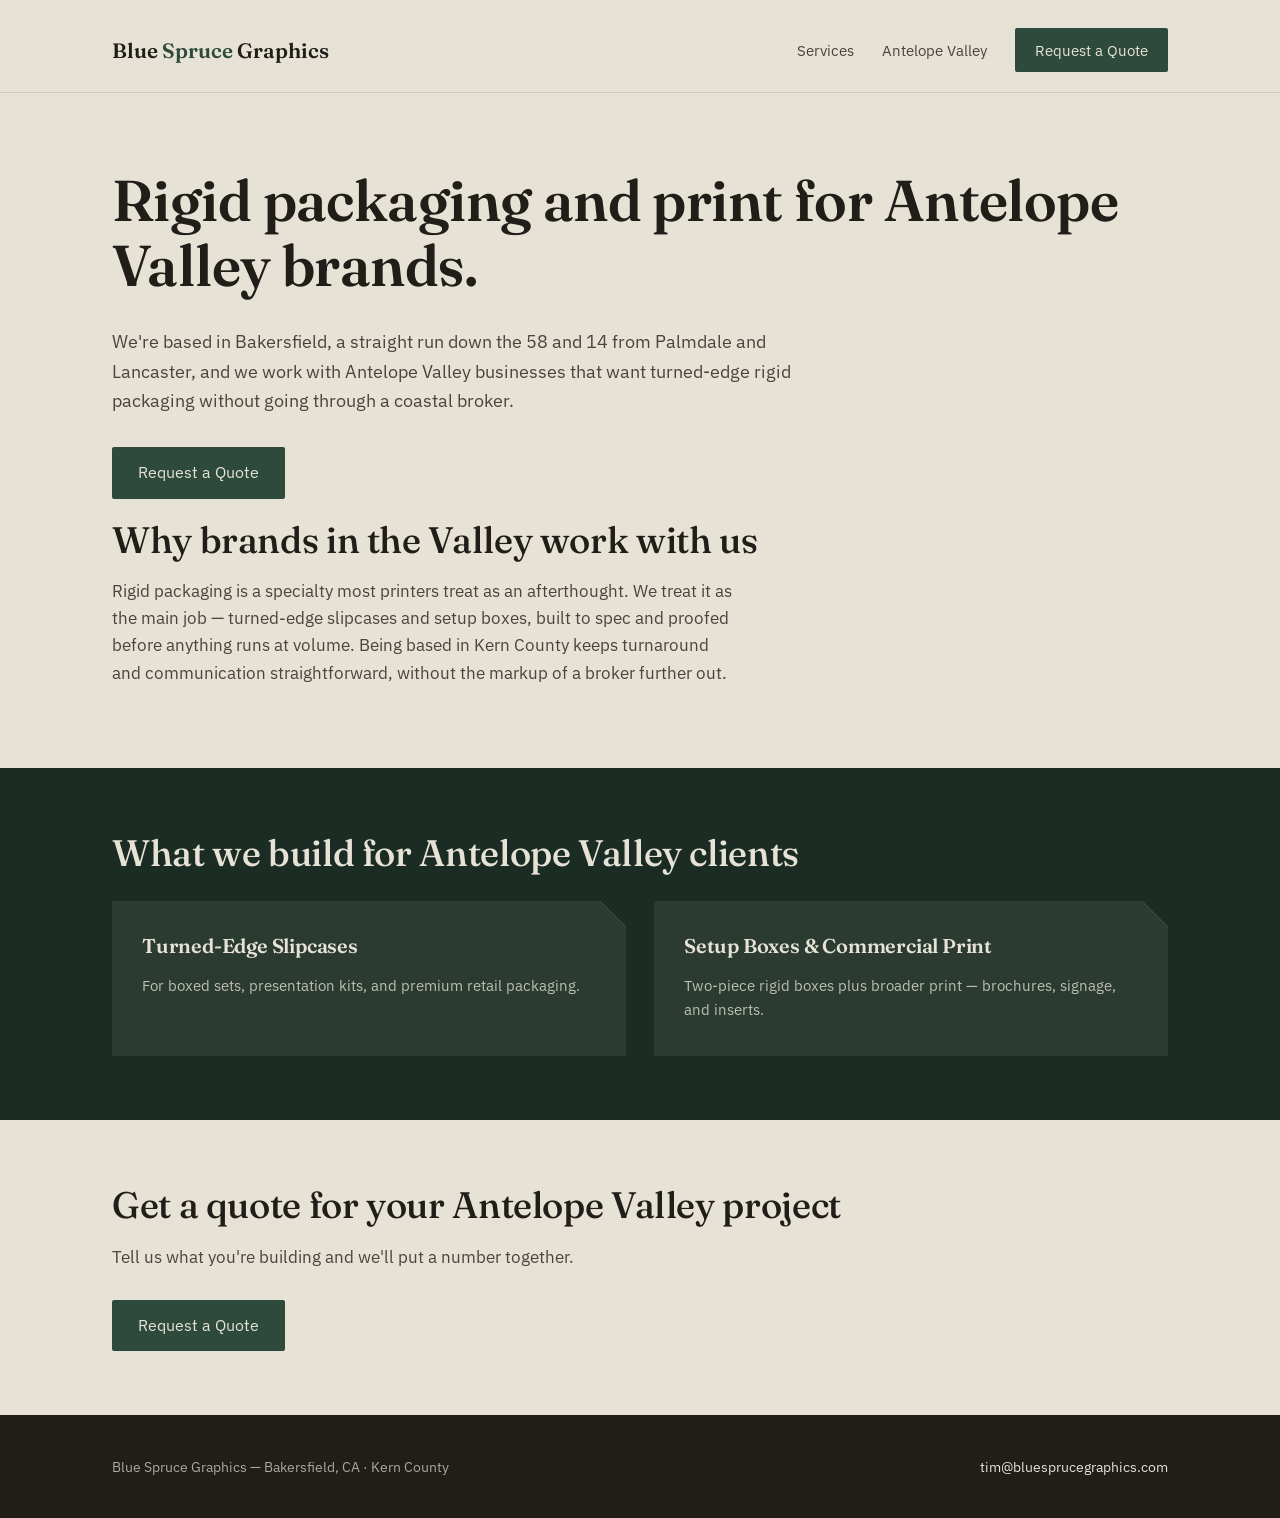
==== antelope-valley.html @ 69b5d5de "Initial site: home, services, quote, Antelope Valley pages" ====
<!DOCTYPE html>
<html lang="en">
<head>
<meta charset="UTF-8">
<meta name="viewport" content="width=device-width, initial-scale=1.0">
<title>Antelope Valley Rigid Packaging & Print — Blue Spruce Graphics</title>
<meta name="description" content="Blue Spruce Graphics serves Antelope Valley brands with turned-edge rigid packaging and commercial print, out of our Bakersfield, CA shop.">
<link rel="stylesheet" href="styles.css">
</head>
<body>

<header class="site">
  <div class="wrap">
    <a href="index.html" class="wordmark">Blue <span>Spruce</span> Graphics</a>
    <nav class="primary">
      <a href="services.html">Services</a>
      <a href="antelope-valley.html">Antelope Valley</a>
      <a href="quote.html" class="cta">Request a Quote</a>
    </nav>
  </div>
</header>

<section class="hero" style="padding-bottom:20px;">
  <div class="wrap" style="grid-template-columns: 1fr;">
    <div>
      <h1>Rigid packaging and print for Antelope Valley brands.</h1>
      <p class="lede">We're based in Bakersfield, a straight run down the 58 and 14 from Palmdale and Lancaster, and we work with Antelope Valley businesses that want turned-edge rigid packaging without going through a coastal broker.</p>
      <div class="actions">
        <a href="quote.html" class="btn btn-primary">Request a Quote</a>
      </div>
    </div>
  </div>
</section>

<section class="pad" style="padding-top:0;">
  <div class="wrap">
    <h2>Why brands in the Valley work with us</h2>
    <p>Rigid packaging is a specialty most printers treat as an afterthought. We treat it as the main job — turned-edge slipcases and setup boxes, built to spec and proofed before anything runs at volume. Being based in Kern County keeps turnaround and communication straightforward, without the markup of a broker further out.</p>
  </div>
</section>

<section class="band-dark">
  <div class="wrap">
    <h2>What we build for Antelope Valley clients</h2>
    <div class="swatches" style="margin-top:28px;">
      <div class="swatch" style="background:rgba(231,226,214,0.08); color: var(--paper);">
        <h3 style="color:var(--paper);">Turned-Edge Slipcases</h3>
        <p>For boxed sets, presentation kits, and premium retail packaging.</p>
      </div>
      <div class="swatch" style="background:rgba(231,226,214,0.08); color: var(--paper);">
        <h3 style="color:var(--paper);">Setup Boxes & Commercial Print</h3>
        <p>Two-piece rigid boxes plus broader print — brochures, signage, and inserts.</p>
      </div>
    </div>
  </div>
</section>

<section class="pad">
  <div class="wrap">
    <h2>Get a quote for your Antelope Valley project</h2>
    <p>Tell us what you're building and we'll put a number together.</p>
    <a href="quote.html" class="btn btn-primary" style="margin-top:12px;">Request a Quote</a>
  </div>
</section>

<footer class="site">
  <div class="wrap">
    <span>Blue Spruce Graphics — Bakersfield, CA · Kern County</span>
    <span><a href="mailto:tim@bluesprucegraphics.com">tim@bluesprucegraphics.com</a></span>
  </div>
</footer>

</body>
</html>
---- styles.css ----
@import url('https://fonts.googleapis.com/css2?family=Fraunces:opsz,wght@9..144,400;9..144,500;9..144,600&family=IBM+Plex+Sans:wght@400;500;600&display=swap');

:root {
  --paper: #E7E2D6;
  --paper-dark: #DAD3C2;
  --ink: #211D19;
  --ink-soft: #4A443C;
  --spruce: #2E4A3C;
  --spruce-deep: #1B2C24;
  --brass: #A9793D;
  --brass-light: #C79A5C;
  --max-w: 1120px;
}

* { box-sizing: border-box; }

html { scroll-behavior: smooth; }

body {
  margin: 0;
  background: var(--paper);
  color: var(--ink);
  font-family: 'IBM Plex Sans', sans-serif;
  font-size: 17px;
  line-height: 1.6;
}

h1, h2, h3 {
  font-family: 'Fraunces', serif;
  font-weight: 500;
  line-height: 1.12;
  margin: 0 0 0.5em;
  letter-spacing: -0.01em;
  color: var(--ink);
}

h1 { font-size: clamp(2.4rem, 5vw, 3.6rem); font-weight: 600; }
h2 { font-size: clamp(1.7rem, 3vw, 2.3rem); }
h3 { font-size: 1.25rem; font-weight: 600; }

p { max-width: 62ch; color: var(--ink-soft); }

a { color: inherit; }

.wrap { max-width: var(--max-w); margin: 0 auto; padding: 0 32px; }

/* Nav */
header.site {
  padding: 28px 0 20px;
  border-bottom: 1px solid rgba(33,29,25,0.12);
}
header.site .wrap { display: flex; align-items: center; justify-content: space-between; }
.wordmark {
  font-family: 'Fraunces', serif;
  font-size: 1.3rem;
  font-weight: 600;
  text-decoration: none;
  color: var(--ink);
}
.wordmark span { color: var(--spruce); }
nav.primary { display: flex; align-items: center; gap: 28px; }
nav.primary a { text-decoration: none; font-size: 0.95rem; color: var(--ink-soft); }
nav.primary a:hover { color: var(--spruce); }
nav.primary a.cta {
  background: var(--spruce);
  color: var(--paper);
  padding: 10px 20px;
  border-radius: 2px;
}
nav.primary a.cta:hover { background: var(--spruce-deep); color: var(--paper); }

/* Hero */
.hero { padding: 76px 0 64px; }
.hero .wrap { display: grid; grid-template-columns: 1.1fr 0.9fr; gap: 56px; align-items: center; }
.hero p.lede { font-size: 1.15rem; margin-top: 18px; }
.hero .actions { margin-top: 32px; display: flex; gap: 16px; align-items: center; flex-wrap: wrap; }

.btn {
  display: inline-block;
  padding: 13px 26px;
  font-size: 0.98rem;
  text-decoration: none;
  border-radius: 2px;
}
.btn-primary { background: var(--spruce); color: var(--paper); }
.btn-primary:hover { background: var(--spruce-deep); }
.btn-ghost { color: var(--spruce); border-bottom: 1px solid var(--brass); padding-left: 0; padding-right: 0; }

.corner-diagram { width: 100%; height: auto; }

/* Dark section */
.band-dark {
  background: var(--spruce-deep);
  color: var(--paper);
  padding: 64px 0;
}
.band-dark p { color: rgba(231,226,214,0.78); }
.band-dark h2 { color: var(--paper); }

/* Swatch cards — die-cut corner notch, no border-radius */
.swatches {
  display: grid;
  grid-template-columns: repeat(2, 1fr);
  gap: 28px;
  margin-top: 40px;
}
.swatch {
  background: var(--paper-dark);
  padding: 34px 30px;
  clip-path: polygon(0 0, calc(100% - 26px) 0, 100% 26px, 100% 100%, 0 100%);
  position: relative;
}
.swatch::before {
  content: "";
  position: absolute;
  top: 0; right: 0;
  width: 26px; height: 26px;
  background: var(--brass-light);
  clip-path: polygon(0 0, 100% 0, 100% 100%);
}
.swatch h3 { margin-bottom: 10px; }
.swatch p { font-size: 0.96rem; margin-bottom: 0; }

/* Process */
.process { margin-top: 44px; display: grid; grid-template-columns: repeat(3, 1fr); gap: 32px; }
.process .step .num {
  font-family: 'Fraunces', serif;
  font-size: 2.2rem;
  color: var(--brass);
  display: block;
  margin-bottom: 6px;
}
.process .step h3 { margin-bottom: 8px; }
.process .step p { font-size: 0.95rem; }

/* Sections */
section.pad { padding: 64px 0; }

/* Forms */
form.quote { max-width: 640px; margin-top: 36px; }
.field { margin-bottom: 20px; }
.field label { display: block; font-size: 0.92rem; margin-bottom: 6px; color: var(--ink-soft); }
.field input, .field select, .field textarea {
  width: 100%;
  padding: 12px 14px;
  border: 1px solid rgba(33,29,25,0.25);
  background: var(--paper);
  font-family: 'IBM Plex Sans', sans-serif;
  font-size: 1rem;
  border-radius: 2px;
}
.field textarea { resize: vertical; min-height: 120px; }
.row2 { display: grid; grid-template-columns: 1fr 1fr; gap: 20px; }

/* Footer */
footer.site {
  background: var(--ink);
  color: rgba(231,226,214,0.7);
  padding: 40px 0;
  font-size: 0.9rem;
}
footer.site a { color: var(--paper); text-decoration: none; }
footer.site .wrap { display: flex; justify-content: space-between; flex-wrap: wrap; gap: 16px; }

@media (max-width: 860px) {
  .hero .wrap { grid-template-columns: 1fr; }
  .swatches, .process { grid-template-columns: 1fr; }
  .row2 { grid-template-columns: 1fr; }
  nav.primary { gap: 16px; }
}
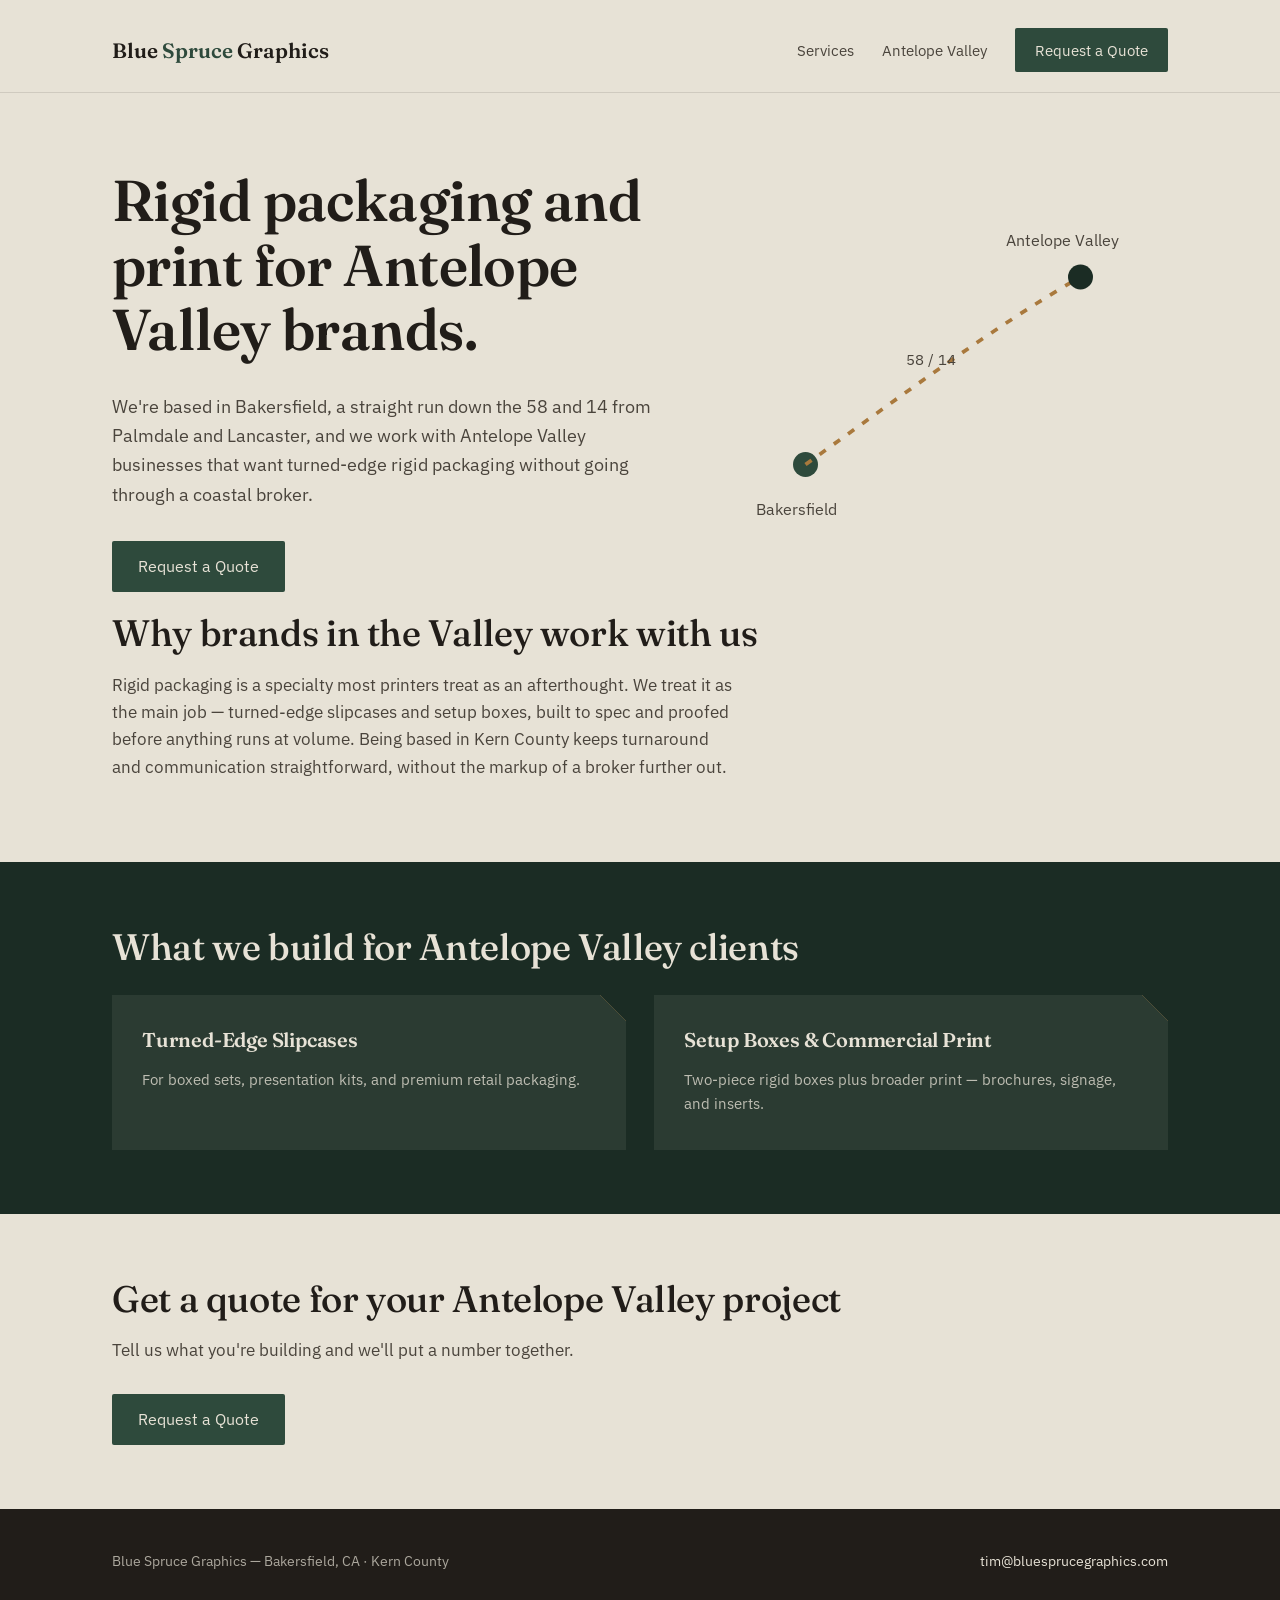
==== commit 3b333303: "Add placeholder illustrations to Services and Antelope Valley pages" ====
--- a/antelope-valley.html
+++ b/antelope-valley.html
@@ -21,13 +21,23 @@
 </header>
 
 <section class="hero" style="padding-bottom:20px;">
-  <div class="wrap" style="grid-template-columns: 1fr;">
+  <div class="wrap">
     <div>
       <h1>Rigid packaging and print for Antelope Valley brands.</h1>
       <p class="lede">We're based in Bakersfield, a straight run down the 58 and 14 from Palmdale and Lancaster, and we work with Antelope Valley businesses that want turned-edge rigid packaging without going through a coastal broker.</p>
       <div class="actions">
         <a href="quote.html" class="btn btn-primary">Request a Quote</a>
       </div>
+    </div>
+    <div>
+      <svg class="corner-diagram" viewBox="0 0 360 320" xmlns="http://www.w3.org/2000/svg" role="img" aria-label="Diagram of the service route between Bakersfield and Antelope Valley">
+        <circle cx="70" cy="230" r="10" fill="#2E4A3C"/>
+        <text x="30" y="270" font-family="IBM Plex Sans, sans-serif" font-size="13" fill="#4A443C">Bakersfield</text>
+        <path d="M70 230 C 140 180, 220 120, 290 80" stroke="#A9793D" stroke-width="3" stroke-dasharray="6 8" fill="none"/>
+        <text x="150" y="150" font-family="IBM Plex Sans, sans-serif" font-size="12" fill="#4A443C">58 / 14</text>
+        <circle cx="290" cy="80" r="10" fill="#1B2C24"/>
+        <text x="230" y="55" font-family="IBM Plex Sans, sans-serif" font-size="13" fill="#4A443C">Antelope Valley</text>
+      </svg>
     </div>
   </div>
 </section>
